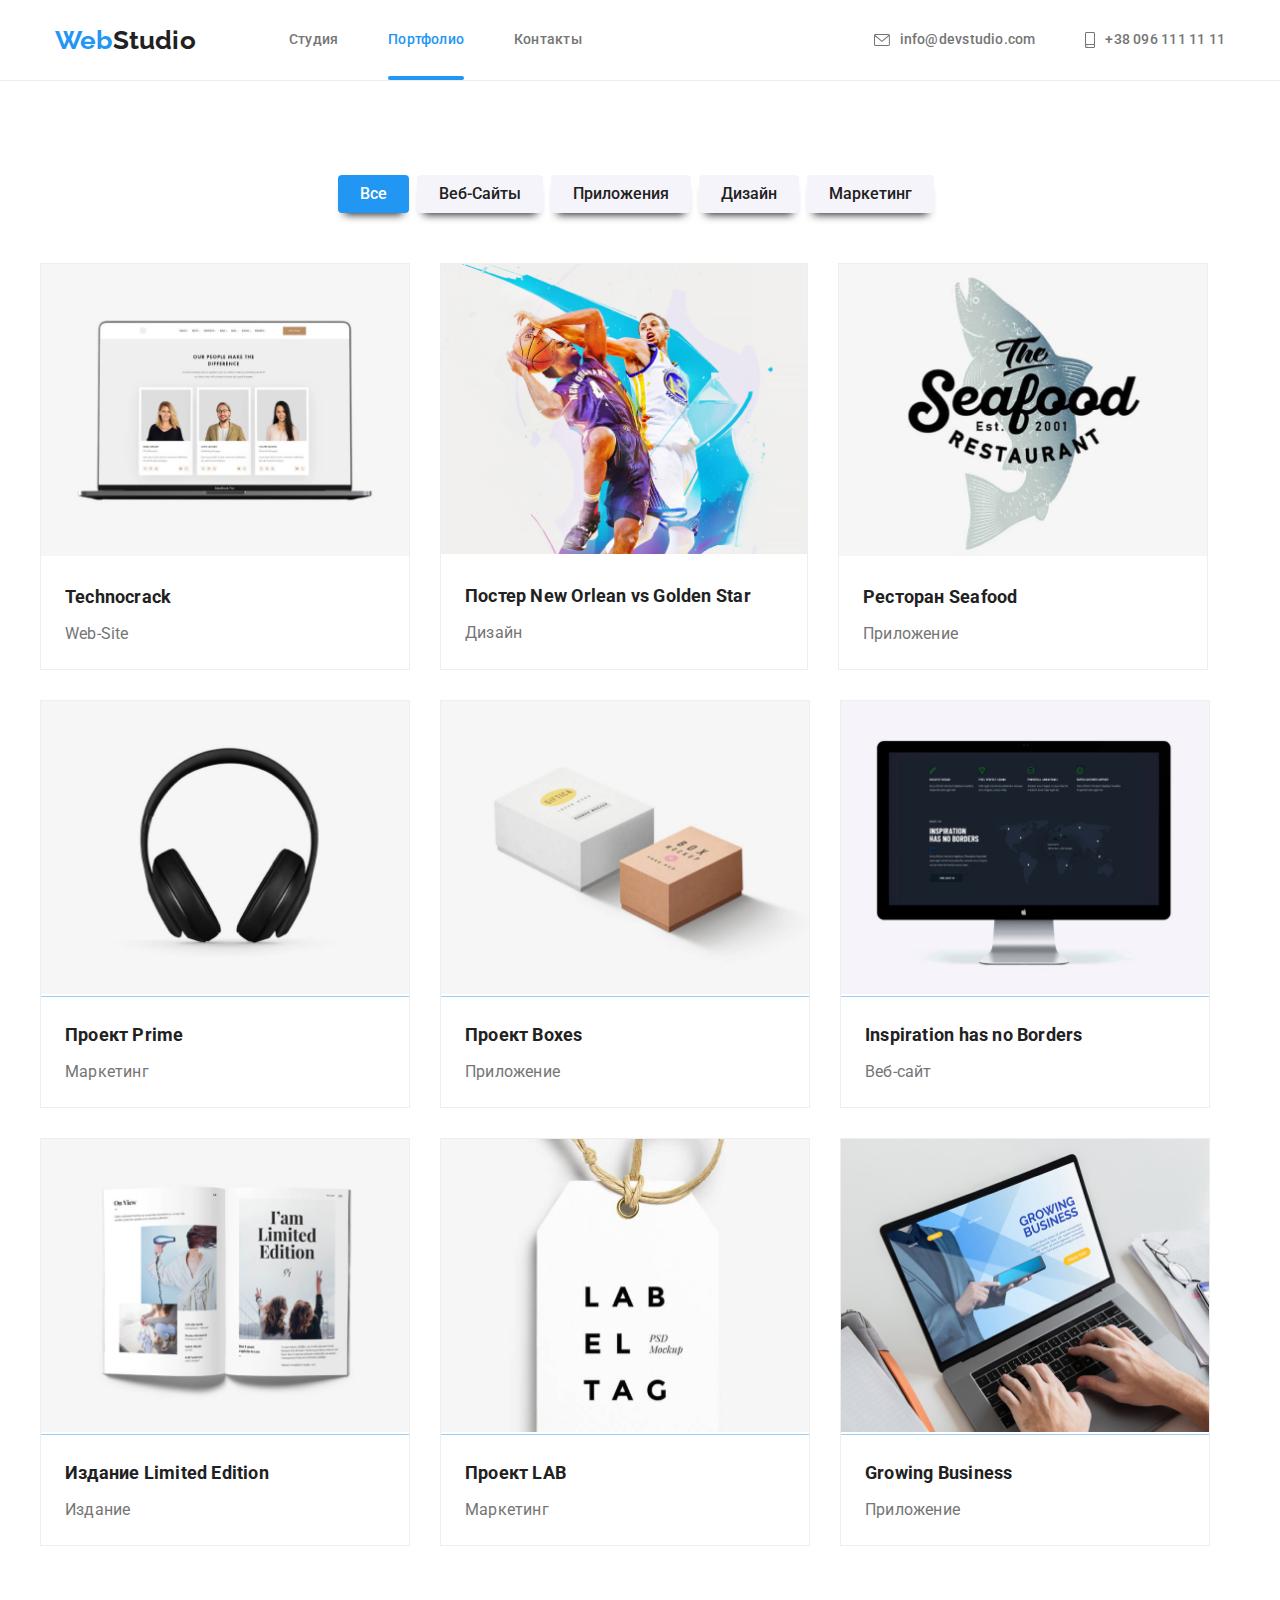
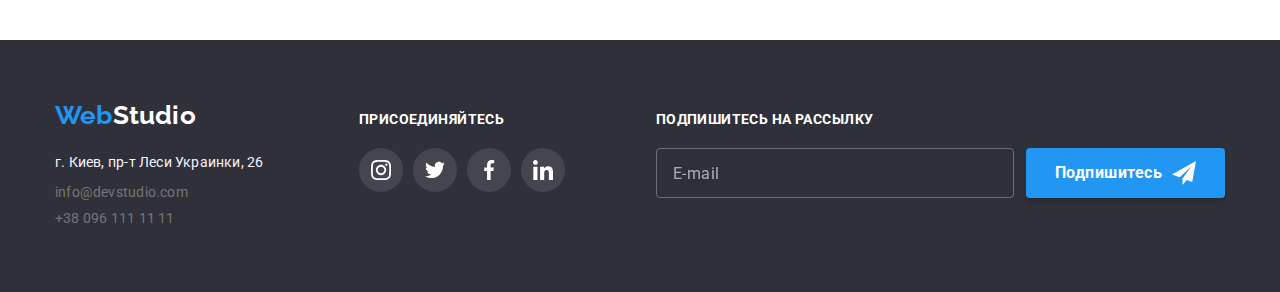
==== portfolio.html @ 35ef8a1d "1" ====
<!DOCTYPE html>
<html lang="en">

<head>
    <meta charset="UTF-8">
    <meta name="viewport" content="width=device-width, initial-scale=1.0">
    <title>Document</title>
    <link rel="stylesheet" href="https://cdnjs.cloudflare.com/ajax/libs/modern-normalize/1.0.0/modern-normalize.min.css">
    <link href="https://fonts.googleapis.com/css2?family=Raleway:wght@700&family=Roboto:wght@400;500;700;900&display=swap" rel="stylesheet">
    <link rel="stylesheet" href="./css/style.css">
    <link rel="preconnect" href="https://fonts.gstatic.com">
    
</head>

<body>
    <header>
        <div class="container" >
            <nav class="nav-bar">
            <a href="index.html" class="logo-title"> 
                Web<span class="logoweb" >Studio</span>
            </a>

            <ul class="list-nav list">
                <li class="item"><a class="head-link" href="./index.html" >Студия</a></li>
                <li class="item"><a class="current" href="./portfolio.html">Портфолио</a></li>
                <li class="item"><a class="head-link" href="#" >Контакты</a></li>
            </ul>
            </nav>  
            
            <ul class="auth-nav list">
                <li class="email-link">
                    <a href="mailto:info@devstudio.com" class="contacts">
                        <svg class="icon-envelope">
                        <use href="./img/sprite.svg#icon-envelope"></use>
                        </svg>info@devstudio.com </a >
                </li>
                <li class="tel-link">
                    <a href="tel:380961111111" class="contacts">
                        <svg class="icon-smartphone">
                            <use href="./img/sprite.svg#icon-smartphone"></use>
                            </svg>+38 096 111 11 11</a>
                    
                </li>
            </ul>
        
        </div>
    </header>
<!--Hero-portf-->
    <main>
        <section class="portfo" >
            <div class="main-portfolio">
            <ul class="buttons-section list">
            <li class="portfo-buttons">
                <button type="button" class="current-button">Все</button>
            </li>
            <li  class="portfo-buttons">
                <button type="button" class="buttons">Веб-Сайты</button>
            </li>
            <li class="portfo-buttons">
                <button type="button" class="buttons">Приложения</button>
            </li>
            <li class="portfo-buttons">
                <button type="button" class="buttons">Дизайн</button>
            </li>
            <li class="portfo-buttons">
                <button type="button" class="buttons">Mаркетинг</button>
            </li>
            </ul>
            </div>
            

<!--Our projects section-->

          <ul class="projects">
            <li class="projects-item">
                <a class="project-content" href="#">
                    <div class="description">
                        <img src="./img/macbook.jpg" alt="image of technocrack" width="368">
                        <div class="project-overlay">
                            <p class="tech-description">Технокряк это современная площадка распространения коронавируса. 
                                Компании используют эту платформу для цифрового шпионажа и атак 
                                на защищённые сервера конкурентов.
                            </p>
                        </div>
                    </div>
                    <div class="project-name-container">
                        <h2 class="project-title">Technocrack</h2>
                        <p class="project-technology">Web-Site</p>
                    </div>
                </a>
            </li> 
            <li class="projects-item">
                <a class="project-content" href="#">
                    <div class="description">
                        <img src="./img/poster.jpg" alt="image of poster-new-orleans" width="366">
                        <div class="project-overlay">
                            <p class="tech-description">Технокряк это современная площадка распространения коронавируса. 
                                Компании используют эту платформу для цифрового шпионажа и атак 
                                на защищённые сервера конкурентов.
                            </p>
                        </div>
                    </div>
                    <div class="project-name-container">
                        <h2 class="project-title">Постер New Orlean vs Golden Star</h2>
                        <p class="project-technology">Дизайн</p>
                    </div>
                </a>
            </li>  
            <li class="projects-item">
                <a class="project-content" href="#">
                    <div class="description">
                        <img src="./img/restaurant.jpg" alt="image of restaurant-seafood" width="368">
                        <div class="project-overlay">
                            <p class="tech-description">Технокряк это современная площадка распространения коронавируса. 
                                Компании используют эту платформу для цифрового шпионажа и атак 
                                на защищённые сервера конкурентов.
                            </p>
                        </div>
                    </div>
                    <div class="project-name-container">
                        <h2 class="project-title">Ресторан Seafood</h2>
                        <p class="project-technology">Приложение</p>
                    </div>
                </a>
            </li>   
            <li class="projects-item">
                <a class="project-content" href="#">
                    <div class="description">
                        <img src="./img/headphones.jpg" alt="image of project prime" width="368">
                        <div class="project-overlay">
                            <p class="tech-description">Технокряк это современная площадка распространения коронавируса. 
                                Компании используют эту платформу для цифрового шпионажа и атак 
                                на защищённые сервера конкурентов.
                            </p>
                        </div>
                    </div>
                    <div class="project-name-container">
                        <h2 class="project-title">Проект Prime</h2>
                        <p class="project-technology">Маркетинг</p>
                    </div>
                </a>
            </li>  
            <li class="projects-item">
                <a class="project-content" href="#">
                    <div class="description">
                        <img src="./img/boxes.jpg" alt="image of project boxes" width="368">
                        <div class="project-overlay">
                            <p class="tech-description">Технокряк это современная площадка распространения коронавируса. 
                                Компании используют эту платформу для цифрового шпионажа и атак 
                                на защищённые сервера конкурентов.
                            </p>
                        </div>
                    </div>
                    <div class="project-name-container">
                        <h2 class="project-title">Проект Boxes</h2>
                        <p class="project-technology">Приложение</p>
                    </div>
                </a>
            </li> 
            <li class="projects-item">
                <a class="project-content" href="#">
                    <div class="description">
                        <img src="./img/worldmap.jpg"
                        alt="image of web-site inspiration-has-no-borders" width="368">
                        <div class="project-overlay">
                            <p class="tech-description">Технокряк это современная площадка распространения коронавируса. 
                                Компании используют эту платформу для цифрового шпионажа и атак 
                                на защищённые сервера конкурентов.
                            </p>
                        </div>
                    </div>
                    <div class="project-name-container">
                        <h2 class="project-title">Inspiration has no Borders</h2>
                        <p class="project-technology">Веб-сайт</p>
                    </div>
                </a>
            </li> 
            <li class="projects-item">
                <a class="project-content" href="#">
                    <div class="description">
                        <img src="./img/book.jpg" alt="image of pulication limited edition"
            width="368">
                        <div class="project-overlay">
                            <p class="tech-description">Технокряк это современная площадка распространения коронавируса. 
                                Компании используют эту платформу для цифрового шпионажа и атак 
                                на защищённые сервера конкурентов.
                            </p>
                        </div>
                    </div>
                    <div class="project-name-container">
                        <h2 class="project-title">Издание Limited Edition</h2>
                        <p class="project-technology">Издание</p>
                    </div>
                </a>
            </li> 
            <li class="projects-item">
                <a class="project-content" href="#">
                    <div class="description">
                        <img src="./img/trinket.jpg" alt="image of project lab" width="368">
                        <div class="project-overlay">
                            <p class="tech-description">Технокряк это современная площадка распространения коронавируса. 
                                Компании используют эту платформу для цифрового шпионажа и атак 
                                на защищённые сервера конкурентов.
                            </p>
                        </div>
                    </div>
                    <div class="project-name-container">
                        <h2 class="project-title">Проект LAB</h2>
                        <p class="project-technology">Маркетинг</p>
                    </div>
                </a>
            </li> 
            <li class="projects-item">
                <a class="project-content" href="#">
                    <div class="description">
                        <img src="./img/laptop2.jpg" alt="image of growing business" width="368">
                        <div class="project-overlay">
                            <p class="tech-description">Технокряк это современная площадка распространения коронавируса. 
                                Компании используют эту платформу для цифрового шпионажа и атак 
                                на защищённые сервера конкурентов.
                            </p>
                        </div>
                    </div>
                    <div class="project-name-container">
                        <h2 class="project-title">Growing Business</h2>
                        <p class="project-technology">Приложение</p>
                    </div>
                </a>
            </li>
</ul>
</section>
</main>


    <!--Footer -->
    <footer class="page-footer">
        <div class="footer-container" >
            <div class="first-column">
                <a class="logo-title" href="./index.html">
                    <span>Web</span><span class="studio-footer">Studio</span>
                </a>
                <address class="location">
                    <span class="location-adress">г. Киев, пр-т Леси Украинки, 26</span> 
                </address>
                <ul class="footer-contacts">
                    <li class="footer-email"><a class="contacts-email"
                            href="mailto:info@devstudio.com">info@devstudio.com</a></li>
                    <li class="footer-tel"><a class="contacts-tel" href="tel:+380961111111">+38 096 111 11 11</a></li>
                </ul>
            </div>
        
        <div class="second-column">
            <p class="subscribe">Присоединяйтесь</p>
            <ul class="footer-social-links list">
                <li class="footer-social-item">
                    <a class="footer-icon-link" href="#">
                        <svg class="footer-social-icon">
                            <use href="./img/sprite.svg#icon-instagram"></use>
                        </svg>
                    </a>
                </li>
                <li class="footer-social-item">
                    <a class="footer-icon-link" href="#">
                        <svg class="footer-social-icon">
                            <use href="./img/sprite.svg#icon-twitter"></use>
                        </svg>
                    </a>
                </li>
                <li class="footer-social-item">
                    <a class="footer-icon-link" href="#">
                        <svg class="footer-social-icon">
                            <use href="./img/sprite.svg#icon-facebook"></use>
                        </svg>
                    </a>
                </li>
                <li class="footer-social-item">
                    <a class="footer-icon-link" href="#">
                        <svg class="footer-social-icon">
                            <use href="./img/sprite.svg#icon-linkedin"></use>
                        </svg>
                    </a>
                </li>
            </ul>
        </div>
        <div class="third-column">
            <p class="subscribe">ПОДПИШИТЕСЬ НА РАССЫЛКУ</p>
            <div class="input-foot-container">
                <label for="footer-mail">
                    <input class="footer-input" type="email" name="mail" id="footer-mail" placeholder="E-mail">
                </label>
                <button type="submit" class="subscribe-btn">Подпишитесь
                    <svg class="icon-send" width="24" height="24">
                        <use href="./img/sprite.svg#icon-icon-send"></use>
                    </svg>
                </button>

            </div>
        </div>
    </div>
    </footer>
  </body>

</html>
---- css/style.css ----
:root { 
--main-background-color:  #FFFFFF;
--sec-background-color:#F5F4FA; 
--dark-background-color:#2F303A;  
--accent-color: #2196F3;
--main-color: #212121;
--secondary-color: #757575; 
}

body { background-color: var(--main-background-color);
    font-weight: 400;
    font-size: 14px;
    letter-spacing: 0.015em;
    font-family: Roboto, sans-serif;}



a { text-decoration:none;}
li {list-style:none; 
font-family: Roboto;}

section {
    padding: 94px 0;
}

.footer-container,
.our-team, 
.container,
.clients-container,
.img-container { width: 1200px;
    padding-left: 15px;
    padding-right: 15px;
    margin-left: auto;
    margin-right: auto;}


/*header*/
header {
    border-bottom: 1px solid #ECECEC;
    background-color: var(--main-background-color);
}

.list {
    display: flex;
    padding: 0;
    margin: 0;
    list-style: none;
    text-decoration: none;
}


.nav-bar {  display: flex;
    align-items: center;}

.container {
    display: flex;
    align-items: center;
    justify-content: space-between;}

.logo-title { 
    margin-right: 93px;
    font-family: Raleway, sans-serif;
    text-decoration: none;
    font-weight: 700;
    font-size: 26px;
    line-height: 1.19;
}

.logoweb { color: #212121; }

.current,
.nav-logo-title > span,
.logo-title {
    color: var(--accent-color);
}

a{display: block;}


.icon-envelope {
    width: 16px;
    height: 12px;
    margin-right: 10px;
}

.icon-smartphone{
    width: 10px;
    height: 16px;
    margin-right: 10px;
}

.current,
.head-link {  padding: 32px 0;
    list-style: none;
    text-decoration: none;
    transition-property: color;
    transition: 250ms;
    transition-timing-function: cubic-bezier(0.4, 0, 0.2, 1);}

.list-nav,
.head-link ,
.auth-nav,
.contacts {display: flex;
     font-weight: 500;
    font-size: 14px;
    line-height: 1.14;
    text-decoration: none;
    color: var(--secondary-color);
}

.contacts {
    display: flex;
    align-items: center;
    padding: 32px 0 32px 0;

    fill: currentColor;

    transition-property: color;
    transition: 250ms;
    transition-timing-function: cubic-bezier(0.4, 0, 0.2, 1);
}

.logo-title,
.list-nav,
.head-link { --main-color: #212121 }

.item { margin-right: 50px; 
position: relative;}

.item:last-child {
    margin: 0px;}

.tel-link {  margin-left: 50px;}
.current::before {
    content: '';
    position: absolute;
    display: inline-block;
    bottom: 0;
    left: 0;
   
    width: 100%;
    height: 4px;
    border-radius: 2px;
    background-color: var(--accent-color);
}

.head-link::before {
    content: '';
    position: absolute;
    display: inline-block;
    bottom: 0;
    left: 0;
   
    width: 100%;
    height: 4px;
    border-radius: 2px;
    background-color: var(--accent-color);
      
    transition-property: background-color;
    transition: 250ms;
    transition-timing-function: cubic-bezier(0.4, 0, 0.2, 1);
    transform: scale(0);
}


.head-link:hover::before,
.head-link:focus::before {
    transform: scale(1);
}

.head-link:focus,
.head-link:hover,
.contacts:focus,
.contacts:hover,
.contacts-email:focus,
.contacts-email:hover,
.contacts-tel:focus,
.contacts-tel:hover { color: var(--accent-color);
    
    cursor: pointer;}


/*hero*/
.hero > div {
    display: block;
}


.overlay {  width: 696px;
    margin: 0 auto;}

.hero {max-width: 1600px;
    height: 600px;
    padding-top: 200px;
    padding-bottom: 200px;

    margin: 0 auto;
    text-align: center;
    background-image: url(../img/winter.jpg);
    background-repeat: no-repeat;
    background-size: cover;
    background-position: center;
    background-image: linear-gradient(
      to right,
      rgba(47, 48, 58, 0.4),
      rgba(47, 48, 58, 0.4)
    ),
    url(../img/winter.jpg);
    text-align: center;
    background-color: var(--dark-background-color);
    
}



.slogan{
    margin: 0 0 30px 0;
    color: var(--main-background-color);
    
    font-weight: 900;
    font-size: 44px;
    line-height: 1.36;

    text-transform: uppercase;}

.button-studio {
 display: inline-block;
 min-width: 200px;
border-radius: 4px;
padding: 10px 32px;
font-weight: 700; 
font-size: 16px;
 line-height: 1.9;
 text-decoration: none;
 text-align: center;
 color: var(--main-background-color);
background: var(--accent-color);
    }


/*Features*/
.skill-icon {
    width: 70px;
    height: 70px;
    display: flex;
    align-items: center;
    justify-content: center;
    transition-property:  background-color, color;
    transition: 250ms;
    transition-timing-function: cubic-bezier(0.4, 0, 0.2, 1);
}

.skills-icon-link {
    display: flex;
    align-items: center;
    justify-content: center;
    margin: 0 0 30px 0;
    width: 270px;
    height: 120px;

    background: #F5F4FA;
    border-radius: 4px;
    transition-property:  background-color, color ;
    transition: 250ms;
    transition-timing-function: cubic-bezier(0.4, 0, 0.2, 1);
}


.features { padding-top: 94px; padding-bottom: 0;}


.skils {
    margin-right: 30px;
}
.skils:last-child {
    margin: 0;
}

.skils-list {
    margin-top: 0;
    margin-bottom: 10px;
    font-size: 14px;
    text-transform: uppercase;
}

.skils-title {
    flex-wrap: wrap;
    margin-top: 0;
    margin-bottom: 0;
    line-height: 1.71;
    color:  #757575
}


.title-list { color: var(--main-color);
    font-weight: bold;
    font-size: 14px;
    line-height: 16px;}
.text-title  { color: var(--secondary-color);
    margin-top: 10px;
    margin-right:30px;
    width: 270px;
    height: 75px;
    font-weight: normal;
    font-size: 14px;
    line-height: 24px;}

/*What are we doing*/

.img-container {
    
    padding-top: 94px;
    padding-bottom: 94px;
    width: 1200px;
    padding-left: 15px;
    padding-right: 15px;
    margin-left: auto;
    margin-right: auto;
}

.img {
    display: flex;
    justify-content: space-between;
}


.section-slogan {
    margin-bottom: 50px;
    margin-top: 0;
    font-size: 36px;
    line-height: 1.17;
    text-align: center;}

    .product {   
        display: flex; 
        position: relative;
        
    }
    
    .image-overlay {
        position: absolute;
        display: flex;
        align-items: center;
        justify-content: center;
        
        margin: 0;
        width: 370px;
        height: 70px;
        bottom: 0;
        left: 0;
    
        text-transform: uppercase;
    
        color: var(--main-background-color);
        background: rgba(47, 48, 58, 0.8);
    }
    
    .image-title {margin-top: 0; margin-bottom: 0;
        text-transform: uppercase;
        color: var(--main-background-color);
    }    




/*Our team section*/

.our-team-container {
    padding-left: 15px;
    padding-right: 15px;
    margin-left: auto;
    margin-right: auto;
    padding-bottom: 94px;
padding-top: 94px;}

.descr-container {
    padding-top: 30px;
    padding-bottom: 30px;
    
}

.names {
   margin-top: 0;
   margin-bottom: 10px;
   font-weight: 500;
   font-size: 16px;
   line-height: 1.19;
   text-align: center;

   color: var(--text-color);
}

.team-person {
   
   margin-right: 30px;

   padding: 0;

   background: #FFFFFF;

   box-shadow: 0px 1px 3px rgba(0, 0, 0, 0.12), 0px 1px 1px rgba(0, 0, 0, 0.14), 0px 2px 1px rgba(0, 0, 0, 0.2);
   border-radius: 0px 0px 4px 4px;
}

.team-person:last-child {
   margin-right: 0;
}
.profession {
   margin-top: 0;
   margin-bottom: 0;
   font-size: 16px;
   line-height: 1.19;

   text-align: center;

   color: var(--secondary-color);
}

.our-team-container {
   background-color: var(--sec-background-color)
}

.social-links {
    display: flex;
    justify-content: space-between;
    margin-right: 30px;
    margin-left: 32px;
    margin-top: 16px;}
    
.icon-link {
    display: flex;
    justify-content: center;
    align-items: center;
    width: 44px;
    height: 44px;
    color: #afb1b8;    
    border-radius: 50%;
    transition-property:  background-color, color;
    transition: 250ms;
    transition-timing-function: cubic-bezier(0.4, 0, 0.2, 1);
}

.social-icon {
    width: 20px;
    height: 20px;
}


.icon-link:hover,
.icon-link:focus {
    color: var(--main-background-color);
    background-color: var(--accent-color);
    
}

/* Постоянные клиенты */
.logo-list {
    display: flex;
    justify-content: space-between;
}
    
.logo-link {
    display: flex;
    justify-content: center;
    align-items: center;
    width: 170px;
    height: 90px;
    margin-right: 30px;
    
    color: #afb1b8;    
    fill: currentColor;

    border: 1px solid #AFB1B8;
    box-sizing: border-box;
    border-radius: 4px;
    transition-property:  color ;
    transition: 250ms;
    transition-timing-function: cubic-bezier(0.4, 0, 0.2, 1);
}
.logo-link:last-child {
    margin: 0;
}

.logo-icon {
    width: 79px;
    height: 52px;
}

.logo-link:hover,
.logo-link:focus {
    color: var(--accent-color);
    border-color: var(--accent-color);
   
}

/*Footer */ 



.page-footer {
    padding-left: 15px;
    padding-right: 15px;
    margin-left: auto;
    margin-right: auto;
    height: 252px;
    padding-top: 60px;
    padding-bottom: 60px;
    background-color: var(--dark-background-color);
}

.footer-container{ 
    display: flex; align-items: baseline;
}

.location {
    margin-top: 20px;
    margin-bottom: 9px;
    font-style: normal;
    font-weight: 400;
    font-size: 14px;
    line-height: 1.71;
}

.location {
    color: var(--sec-background-color);
}
.studio-footer {
    color: var(--main-background-color);
}

.contacts-tel,
.contacts-email {
    display: inline-block;
    font-weight: 400;
    font-size: 14px;
    line-height: 1.14;
    text-decoration: none;

    color: var(--secondary-color);
    transition: color 250ms cubic-bezier(0.4, 0, 0.2, 1);
}

.footer-email {
    margin-bottom: 9px;
}

.footer-contacts {
    list-style: none;
    margin-top: 0;
    margin-bottom: 0;
    padding: 0;

}

.first-column {
    margin-right: 70px;
}
.third-column {
    margin-left: auto;
   
}

.input-foot-container{display: flex;}

.subscribe {
    margin-top: 0;
    margin-bottom: 20px;
    font-weight: 700;
    font-size: 14px;
    line-height: 1.14;
    letter-spacing: 0.03em;
    text-transform: uppercase;
    color: var(--main-background-color);
}

.footer-social-item:not(:last-child) {    
    margin-right: 10px;
}

.footer-icon-link {
    display: flex;
    justify-content: center;
    align-items: center;
    width: 44px;
    height: 44px;
    
    color: var(--main-background-color);
    fill: currentColor;
    background-color: rgba(255, 255, 255, 0.1);
    
    border-radius: 50%;

    transition-property:  background-color;
    transition: 250ms;
    transition-timing-function: cubic-bezier(0.4, 0, 0.2, 1);
}

.footer-social-icon {
    width: 20px;
    height: 20px;
    
}

.footer-icon-link:hover,
.footer-icon-link:focus {
    background-color: var(--accent-color);
}

.subscribe-btn {
    padding: 10px 29px;
    margin-left: 12px;
    font-size: 16px;
    line-height: 1.87;
    font-weight: 700;
    letter-spacing: 0.03em;

    display: flex;
    align-items: center;
    justify-content: center;
    border-style: none;

    color: var(--main-background-color);
    background-color: var(--accent-color);
    box-shadow: 0px 4px 4px rgba(0, 0, 0, 0.15);
    border-radius: 4px;
    cursor: pointer;
}

.icon-send {
    margin-left: 10px;
}

.footer-input {
    width: 358px;
    height: 50px;    
    padding-left: 16px;
    outline: transparent;
    color: var(--main-background-color);
    font-weight: 400;
    font-size: 16px;
    line-height: 1.25;
    letter-spacing: 0.03em;
    background-color: transparent;
    border: 1px solid rgba(255, 255, 255, 0.3);
    box-sizing: border-box;
    filter: drop-shadow(0px 4px 4px rgba(0, 0, 0, 0.15));
    border-radius: 4px;
}
.footer-input:focus {
   border-color: var(--accent-color);
}
.footer-input::placeholder {
    font-size: 16px;
    line-height: 1.25;

    display: flex;
    align-items: center;

    color: rgba(255, 255, 255, 0.6);
}
    /*Hero-portf */

    /*Buttons section */

    .main-portfolio { width: 1200px;
        padding-left: 15px;
        padding-right: 15px;
        margin-left: auto;
        margin-right: auto;
    }

    .buttons,
    .current-button  { 
        
        padding: 6px 22px;
        background: var(--sec-background-color);
        border-radius: 4px;
        border-style: none;
    
        font-weight: 500;
        font-size: 16px;
        line-height: 1.6;
        text-align: center;
        outline: transparent;
        box-shadow: 0 0.5em 0.5em -0.4em var(--main-color);
        color: var(--main-color);
        transition-property: background-color, color;
        transition: 250ms;
        transition-timing-function: cubic-bezier(0.4, 0, 0.2, 1);}
        
       .portfo-buttons {margin-right: 8px;}
    
    .buttons-section {
        margin-bottom:  50px;
        display: flex;
        justify-content: center;}
    
    .buttons:focus,
    .buttons:hover,
    .current-button {
        color: var(--main-background-color);
        background-color:  var(--accent-color);
        cursor: pointer;} 
        
        
.portfo { width: 1230px;
    padding-left: 15px;
    padding-right: 15px;
    margin-left: auto;
    margin-right: auto;}



        .projects {
            display: flex;
            flex-wrap: wrap;
            padding-left: 0;
            margin: 0;
            
            list-style: none;
        }
        
        .projects-item:nth-child(3n) {
            margin-right: 0;
        }
        
        .projects-item:nth-last-child(-n+3){
            margin-bottom: 0;
        }
        
        .project-content {
            text-decoration: none;
            transition-property: box-shadow;
            transition: 250ms;
            transition-timing-function: cubic-bezier(0.4, 0, 0.2, 1);
            
        }
        
        
        .projects-item {
            margin-right: 30px;
            margin-bottom: 30px;
            background:var(--main-background-color);
            border: 1px solid #EEEEEE;
        }
        .project-content:hover, .project-content:focus {
            box-shadow: 0px 1px 1px rgba(0, 0, 0, 0.12), 0px 4px 4px rgba(0, 0, 0, 0.06), 1px 4px 6px rgba(0, 0, 0, 0.16);
        outline: transparent;
        }
        

        
       
        
        
        .project-title {
            margin: 0px 0px 4px 0px;
            font-weight: 700;
            font-size: 18px;
            line-height: 2;
        
            color: var(--main-color);
            text-decoration: none
        }
        
        .project-technology {
            color: var(--secondary-color);
            margin: 0;
            font-size: 16px;
            line-height: 1.9;
            text-decoration: none
            ;
        }
        
        /* Project-overlay */
.description {
    position: relative;

    overflow: hidden;
    outline: transparent;
}

.project-overlay {
    position: absolute;
    top: 0;
    left: 0;
    width: 100%;
    height: 100%;

    background-color: rgba(33, 150, 243, 0.9);

    transform: translateY(100%);
    transition: 250ms ease;
    
    transition-timing-function: cubic-bezier(0.4, 0, 0.2, 1);
}

.tech-description {
    margin: 0;
    padding: 63px 24px;

    font-family: Roboto;
    font-style: normal;
    font-weight: normal;
    font-size: 18px;
    line-height: 1.55;

    color: var(--main-background-color);
}

.project-content:hover .project-overlay,
.project-content:focus .project-overlay {
    transform: translateY(0);
}

/* Project-names */
.project-name-container {
    padding: 20px 24px;
}

.project-title {
    margin: 0px 0px 4px 0px;
    font-weight: 700;
    font-size: 18px;
    line-height: 2;

    color: var(--main-color);
}

.project-technology {
    margin: 0;
    font-size: 16px;
    line-height: 1.9;

    color: var(--secondary-color);
}
       

/* Backdrop */


.backdrop {
    position: fixed;
    top: 0;
    left: 0;
    width: 100%;
    height: 100%;

    background-color: rgba(0, 0, 0, 0.5);;

    opacity: 1;
    transition: opacity 250ms cubic-bezier(0.4, 0, 0.2, 1);
}

.backdrop.is-hidden {
    opacity: 0;
    pointer-events: none;
}

.backdrop.is-hidden .modal {
    transform: translate(-50%, -50%) scale(0.9);
}

.modal {
    position: absolute;
    top: 50%;
    left: 50%;

    width: 528px;
    height: 581px;

    background-color: var(--main-background-color);
    box-shadow: 0px 1px 3px rgba(0, 0, 0, 0.12), 0px 1px 1px rgba(0, 0, 0, 0.14), 0px 2px 1px rgba(0, 0, 0, 0.2);
    border-radius: 4px;

    transform: translate(-50%, -50%) scale(1);
    transition: transform 250ms cubic-bezier(0.4, 0, 0.2, 1);
}

.modal-close-button {
    position: absolute;
    right: 0;
    margin-top: 8px;
    margin-right: 8px;

    width: 30px;
    height: 30px;
    padding: 6px;


    background-color: var(--main-background-color);
    border: 1px solid rgba(0, 0, 0, 0.1);
    border-radius: 50%;

    box-sizing: border-box;
}

.modal-close-button:hover {
    color: var(--accent-color);
    cursor: pointer;
}

.modal-name {
    margin: 0 0 12px 0;
    text-align: center;
}

.modal-form-container {
    padding: 40px;
}

.form-field label {
    margin-bottom: 4px;
    font-size: 12px;
    line-height: 1.16;

    color: var(--secondary-color);
}

.form-field {
    margin-bottom: 10px;
}

.form-field input {
    height: 40px;
    padding-left: 42px;
    font-size: 14px;
    line-height: 1.14;

    border: 1px solid rgba(33, 33, 33, 0.2);
    box-sizing: border-box;
    border-radius: 4px;
}

textarea {
    resize: none;
    height: 120px;
    
    padding: 12px 16px;
    font-size: 14px;
    line-height: 1.14;

    border: 1px solid rgba(33, 33, 33, 0.2);
    box-sizing: border-box;
    border-radius: 4px;
}

textarea::placeholder {

    font-size: 14px;
    line-height: 1.16;

    color: rgba(117, 117, 117, 0.5);
}

.info-input {
    position: relative;
    display: flex;
    flex-direction: column;
    margin-bottom: 10px;
}

.terms {
    display: inline-flex;

    font-size: 14px;
    line-height: 1.71;

    color: var(--accent-color);
}

.modal-submit {
    margin: 0 auto;
    padding: 10px 55px;
    font-size: 16px;
    line-height: 1.87;
    font-weight: 700;

    display: flex;
    align-items: center;
    text-align: center;
    border-style: none;
    cursor: pointer;

    color: var(--main-background-color);
    background-color: var(--accent-color);
    box-shadow: 0px 4px 4px rgba(0, 0, 0, 0.15);
    border-radius: 4px;
}

.modal-icon {
    position: absolute;
    top: 50%;
    left: 12px;
}

.form-field input:focus,
.form-field textarea:focus {
    border-color: var(--accent-color);
    outline: transparent;
}

input:focus + .modal-icon {
    fill: var(--accent-color);
}

.visually-hidden {
    -webkit-appearance: none;
    -moz-appearance: none;

    position: absolute;
}

.modal-policy-text {
    display: flex;
    align-items: center;

    font-size: 14px;
    line-height: 1.71;
    color: var(--secondary-color)
}

.policy {
    margin-bottom: 30px;
    display: flex;
    justify-content: center;
}

.modal-checkbox ~ span::before {
    content: '';
    display: inline-flex;
    width: 16px;
    height: 15px;
    margin-right: 8px;

    border: 2px solid var(--dark-background-color);
    border-radius: 2px;
}

.modal-checkbox:focus ~ span::before {
    outline: 2px solid #212121;
  }

.modal-checkbox:checked + span::before {
    background-color: var(--accent-color);
    background-image: url(../svg/SVG/icon-check.svg);
    background-size: contain;
    background-origin: border-box;
    border: 2px solid var(--accent-color);
}
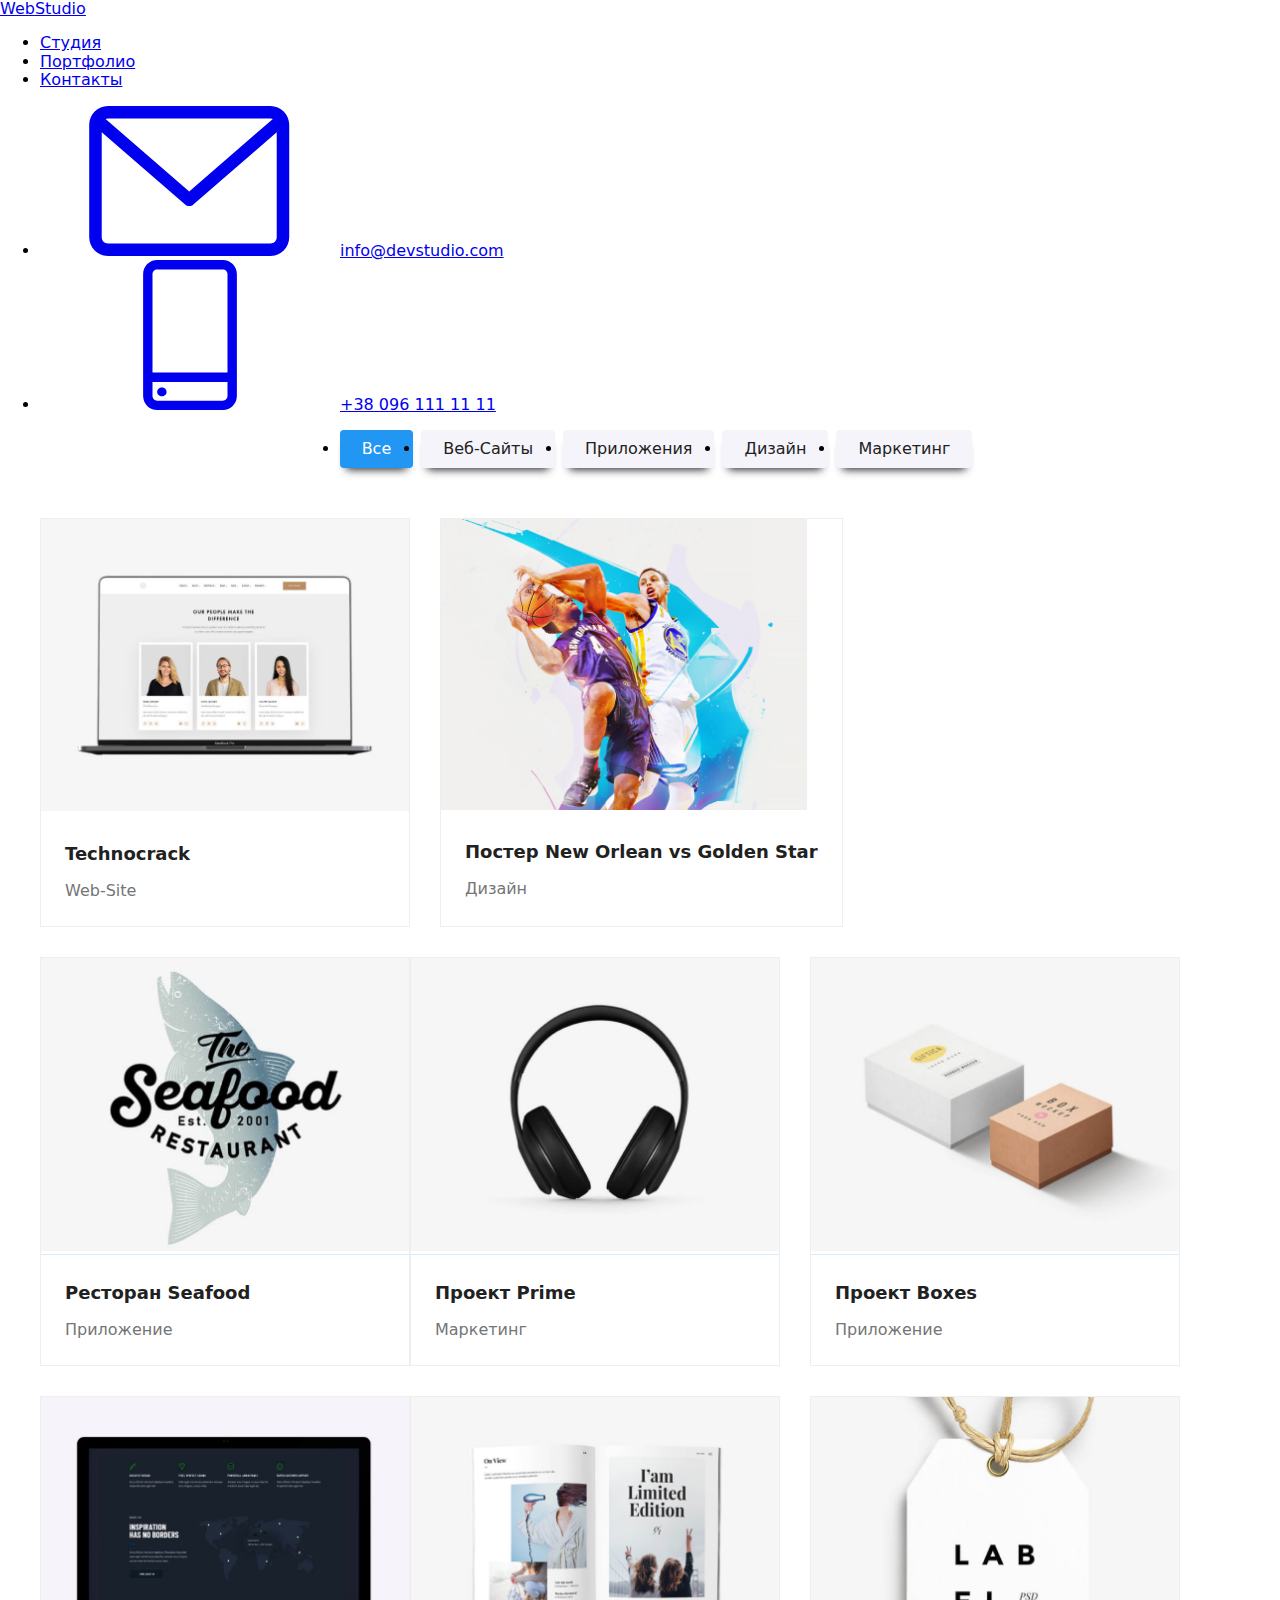
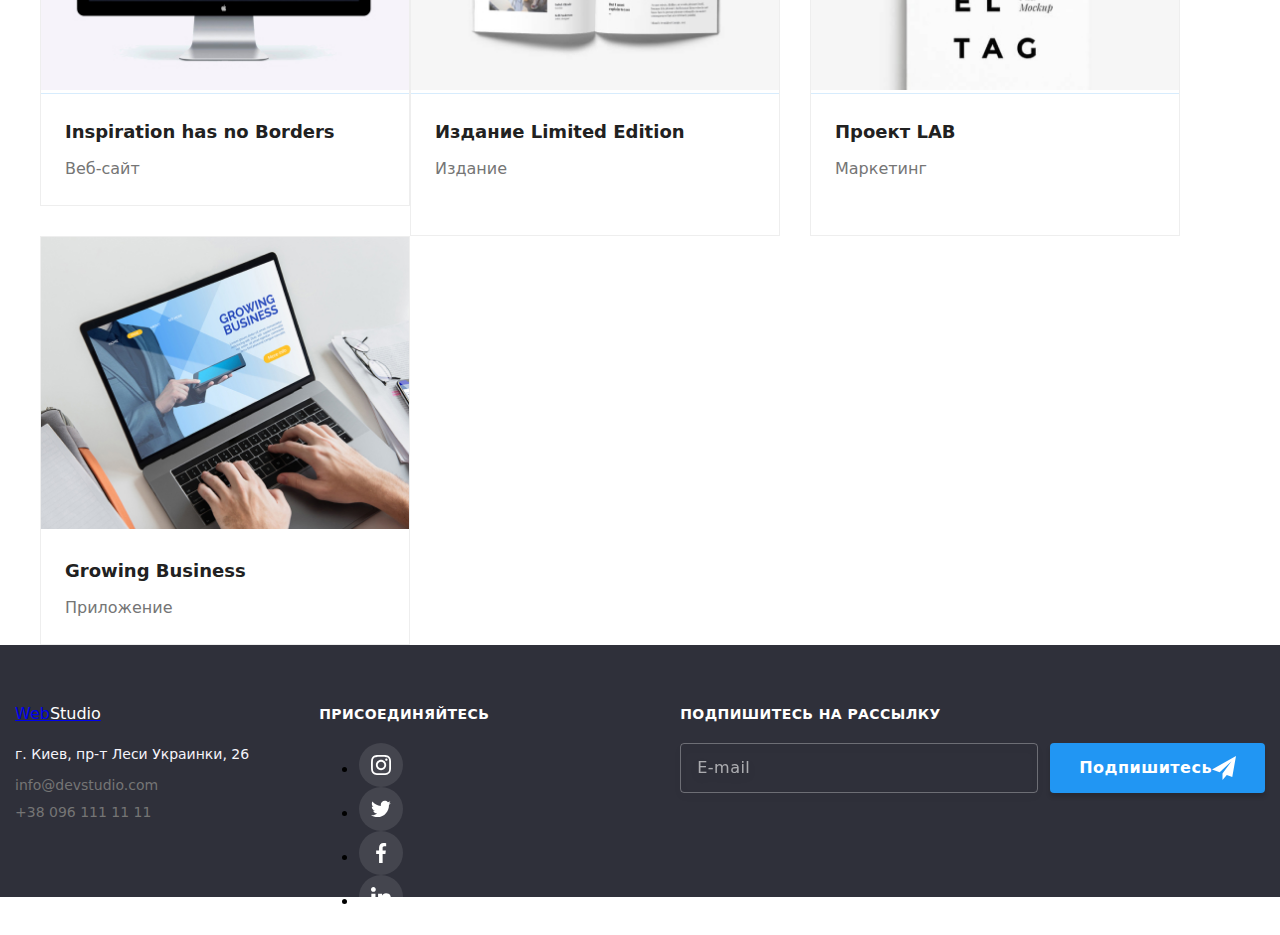
==== commit d2a646e1: "2" ====
--- a/portfolio.html
+++ b/portfolio.html
@@ -7,7 +7,7 @@
     <title>Document</title>
     <link rel="stylesheet" href="https://cdnjs.cloudflare.com/ajax/libs/modern-normalize/1.0.0/modern-normalize.min.css">
     <link href="https://fonts.googleapis.com/css2?family=Raleway:wght@700&family=Roboto:wght@400;500;700;900&display=swap" rel="stylesheet">
-    <link rel="stylesheet" href="./css/style.css">
+    <link rel="stylesheet" href="./css/portfolio.css">
     <link rel="preconnect" href="https://fonts.gstatic.com">
     
 </head>
--- a/css/portfolio.css
+++ b/css/portfolio.css
@@ -0,0 +1,311 @@
+:root {
+  --main-background-color:  #FFFFFF;
+  --sec-background-color:#F5F4FA;
+  --dark-background-color:#2F303A;
+  --accent-color: #2196F3;
+  --main-color: #212121;
+  --secondary-color: #757575;
+}
+
+.subscribe-btn {
+  padding: 10px 29px;
+  margin-left: 12px;
+  font-size: 16px;
+  line-height: 1.87;
+  font-weight: 700;
+  letter-spacing: 0.03em;
+  display: flex;
+  align-items: center;
+  justify-content: center;
+  border-style: none;
+  color: var(--main-background-color);
+  background-color: var(--accent-color);
+  box-shadow: 0px 4px 4px rgba(0, 0, 0, 0.15);
+  border-radius: 4px;
+  cursor: pointer;
+}
+
+.page-footer {
+  padding-left: 15px;
+  padding-right: 15px;
+  margin-left: auto;
+  margin-right: auto;
+  height: 252px;
+  padding-top: 60px;
+  padding-bottom: 60px;
+  background-color: var(--dark-background-color);
+}
+
+/*Buttons section */
+.buttons,
+.current-button {
+  padding: 6px 22px;
+  background: var(--sec-background-color);
+  border-radius: 4px;
+  border-style: none;
+  font-weight: 500;
+  font-size: 16px;
+  line-height: 1.6;
+  text-align: center;
+  outline: transparent;
+  box-shadow: 0 0.5em 0.5em -0.4em var(--main-color);
+  color: var(--main-color);
+  transition-property: background-color, color;
+  transition: 250ms;
+  transition-timing-function: cubic-bezier(0.4, 0, 0.2, 1);
+}
+
+.portfo-buttons {
+  margin-right: 8px;
+}
+
+.buttons-section {
+  margin-bottom: 50px;
+  display: flex;
+  justify-content: center;
+}
+
+.buttons:focus,
+.buttons:hover,
+.current-button {
+  color: var(--main-background-color);
+  background-color: var(--accent-color);
+  cursor: pointer;
+}
+
+.portfo {
+  width: 1230px;
+  padding-left: 15px;
+  padding-right: 15px;
+  margin-left: auto;
+  margin-right: auto;
+}
+
+.projects {
+  display: flex;
+  flex-wrap: wrap;
+  padding-left: 0;
+  margin: 0;
+  list-style: none;
+}
+
+.projects-item:nth-child(3n) {
+  margin-right: 0;
+}
+
+.projects-item:nth-last-child(-n+3) {
+  margin-bottom: 0;
+}
+
+.project-content {
+  text-decoration: none;
+  transition-property: box-shadow;
+  transition: 250ms;
+  transition-timing-function: cubic-bezier(0.4, 0, 0.2, 1);
+}
+
+.projects-item {
+  margin-right: 30px;
+  margin-bottom: 30px;
+  background: var(--main-background-color);
+  border: 1px solid #EEEEEE;
+}
+
+.project-content:hover, .project-content:focus {
+  box-shadow: 0px 1px 1px rgba(0, 0, 0, 0.12), 0px 4px 4px rgba(0, 0, 0, 0.06), 1px 4px 6px rgba(0, 0, 0, 0.16);
+  outline: transparent;
+}
+
+.project-title {
+  margin: 0px 0px 4px 0px;
+  font-weight: 700;
+  font-size: 18px;
+  line-height: 2;
+  color: var(--main-color);
+  text-decoration: none;
+}
+
+.project-technology {
+  color: var(--secondary-color);
+  margin: 0;
+  font-size: 16px;
+  line-height: 1.9;
+  text-decoration: none;
+}
+
+/* Project-overlay */
+.description {
+  position: relative;
+  overflow: hidden;
+  outline: transparent;
+}
+
+.project-overlay {
+  position: absolute;
+  top: 0;
+  left: 0;
+  width: 100%;
+  height: 100%;
+  background-color: rgba(33, 150, 243, 0.9);
+  transform: translateY(100%);
+  transition: 250ms ease;
+  transition-timing-function: cubic-bezier(0.4, 0, 0.2, 1);
+}
+
+.tech-description {
+  margin: 0;
+  padding: 63px 24px;
+  font-family: Roboto;
+  font-style: normal;
+  font-weight: normal;
+  font-size: 18px;
+  line-height: 1.55;
+  color: var(--main-background-color);
+}
+
+.project-content:hover .project-overlay,
+.project-content:focus .project-overlay {
+  transform: translateY(0);
+}
+
+/* Project-names */
+.project-name-container {
+  padding: 20px 24px;
+}
+
+.project-title {
+  margin: 0px 0px 4px 0px;
+  font-weight: 700;
+  font-size: 18px;
+  line-height: 2;
+  color: var(--main-color);
+}
+
+.project-technology {
+  margin: 0;
+  font-size: 16px;
+  line-height: 1.9;
+  color: var(--secondary-color);
+}
+
+.footer-container {
+  display: flex;
+  align-items: baseline;
+}
+
+.location {
+  margin-top: 20px;
+  margin-bottom: 9px;
+  font-style: normal;
+  font-weight: 400;
+  font-size: 14px;
+  line-height: 1.71;
+  color: var(--sec-background-color);
+}
+
+.studio-footer {
+  color: var(--main-background-color);
+}
+
+.contacts-tel,
+.contacts-email {
+  display: inline-block;
+  font-weight: 400;
+  font-size: 14px;
+  line-height: 1.14;
+  text-decoration: none;
+  color: var(--secondary-color);
+  transition: color 250ms cubic-bezier(0.4, 0, 0.2, 1);
+}
+
+.footer-email {
+  margin-bottom: 9px;
+}
+
+.footer-contacts {
+  list-style: none;
+  margin-top: 0;
+  margin-bottom: 0;
+  padding: 0;
+}
+
+.first-column {
+  margin-right: 70px;
+}
+
+.third-column {
+  margin-left: auto;
+}
+
+.input-foot-container {
+  display: flex;
+}
+
+.subscribe {
+  margin-top: 0;
+  margin-bottom: 20px;
+  font-weight: 700;
+  font-size: 14px;
+  line-height: 1.14;
+  letter-spacing: 0.03em;
+  text-transform: uppercase;
+  color: var(--main-background-color);
+}
+
+.footer-social-item:not(:last-child) {
+  margin-right: 10px;
+}
+
+.footer-icon-link {
+  display: flex;
+  justify-content: center;
+  align-items: center;
+  width: 44px;
+  height: 44px;
+  color: var(--main-background-color);
+  fill: currentColor;
+  background-color: rgba(255, 255, 255, 0.1);
+  border-radius: 50%;
+  transition-property: background-color;
+  transition: 250ms;
+  transition-timing-function: cubic-bezier(0.4, 0, 0.2, 1);
+}
+
+.footer-icon-link:hover, .footer-icon-link:focus {
+  background-color: var(--accent-color);
+}
+
+.footer-social-icon {
+  width: 20px;
+  height: 20px;
+}
+
+.footer-input {
+  width: 358px;
+  height: 50px;
+  padding-left: 16px;
+  outline: transparent;
+  color: var(--main-background-color);
+  font-weight: 400;
+  font-size: 16px;
+  line-height: 1.25;
+  letter-spacing: 0.03em;
+  background-color: transparent;
+  border: 1px solid rgba(255, 255, 255, 0.3);
+  box-sizing: border-box;
+  filter: drop-shadow(0px 4px 4px rgba(0, 0, 0, 0.15));
+  border-radius: 4px;
+}
+
+.footer-input:focus {
+  border-color: var(--accent-color);
+}
+
+.footer-input::placeholder {
+  font-size: 16px;
+  line-height: 1.25;
+  display: flex;
+  align-items: center;
+  color: rgba(255, 255, 255, 0.6);
+}
+/*# sourceMappingURL=portfolio.css.map */